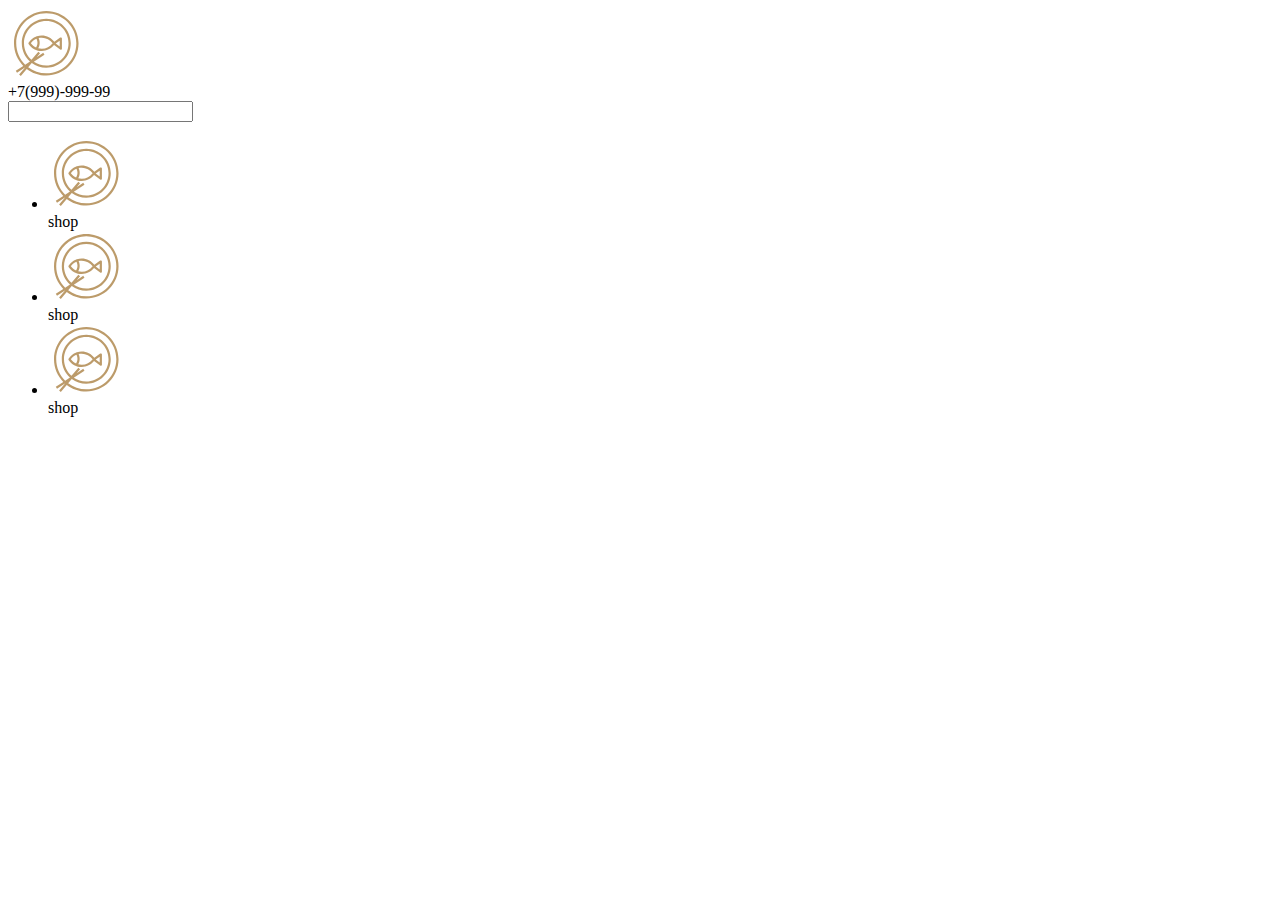
==== basket.html @ 2129adb7 "sasd" ====
<!DOCTYPE html>
<html lang="en">
<head>
    <meta charset="UTF-8">
    <meta name="viewport" content="width=device-width, initial-scale=1.0">
    <title>Document</title>
</head>
<body>
    <header class="header">
        <div class="container">
            <div class="header__logo">
                <svg width="71" height="71" viewBox="0 0 71 71" fill="none" xmlns="http://www.w3.org/2000/svg">
                    <path
                        d="M38.2725 3C20.4778 3 6 17.4772 6 35.2725C6 44.0748 9.54611 52.0618 15.28 57.8896L7.79835 62.7688L9.01452 64.6331L16.9437 59.4621C16.9717 59.4868 17.0006 59.5109 17.0289 59.5359L11.1089 66.5661L12.8118 68L18.7505 60.9478C24.1754 65.0825 30.9405 67.5446 38.2725 67.5446C56.0668 67.5446 70.5449 53.0674 70.5449 35.2722C70.5449 17.4769 56.0671 3 38.2725 3ZM38.2725 65.3189C31.4859 65.3189 25.2199 63.0546 20.1841 59.2456L23.7272 55.0384L23.7911 54.9965C27.8498 57.9842 32.8575 59.7546 38.2725 59.7546C51.7723 59.7546 62.7549 48.772 62.7549 35.2722C62.7549 21.7723 51.7723 10.7897 38.2725 10.7897C24.7726 10.7897 13.79 21.7726 13.79 35.2725C13.79 42.5183 16.957 49.0361 21.9761 53.5228L17.1832 56.6485C11.658 51.1968 8.22573 43.629 8.22573 35.2722C8.22573 18.7048 21.7051 5.22573 38.2725 5.22573C54.8398 5.22573 68.3192 18.7048 68.3192 35.2725C68.3192 51.8401 54.8398 65.3189 38.2725 65.3189ZM35.2573 44.8609L28.6904 49.1437L32.0504 45.1539L30.3475 43.72L23.489 51.8645C18.9162 47.785 16.0155 41.868 16.0155 35.2725C16.0155 23.0002 25.9996 13.0158 38.2722 13.0158C50.5447 13.0158 60.5288 23.0005 60.5288 35.2725C60.5288 47.5444 50.5447 57.5291 38.2722 57.5291C33.6505 57.5291 29.3551 56.1112 25.7933 53.6903L36.4735 46.7252L35.2573 44.8609Z"
                        fill="#BC9B6A" />
                    <path
                        d="M46.0402 37.1184L52.159 41.569C52.3524 41.7102 52.5819 41.7819 52.8132 41.7819C52.9861 41.7819 53.1586 41.7418 53.3186 41.6608C53.6914 41.4708 53.9261 41.0877 53.9261 40.669V30.5102C53.9261 30.0919 53.6914 29.7088 53.3186 29.5184C52.9469 29.3305 52.4982 29.3636 52.159 29.6103L46.3465 33.838C43.3835 29.8593 38.7673 27.4921 33.7656 27.4921C32.082 27.4921 30.4499 27.786 28.8988 28.2905C28.6844 28.2962 28.4693 28.3435 28.2808 28.4781C28.2745 28.483 28.2718 28.4902 28.2654 28.4947C25.153 29.6555 22.4433 31.7809 20.5727 34.6662C20.3335 35.0345 20.3335 35.5083 20.5727 35.8769C23.4851 40.3691 28.4169 43.0511 33.7659 43.0511C38.5941 43.0514 43.0694 40.8494 46.0402 37.1184ZM51.7003 32.6956V38.4837L47.7217 35.5896L51.7003 32.6956ZM28.1124 39.5679C26.0505 38.6159 24.2308 37.1627 22.8556 35.2719C24.3106 33.2708 26.2638 31.7592 28.476 30.8162C29.2349 32.3248 30.4541 35.8227 28.1124 39.5679ZM33.7656 40.8257C32.5549 40.8257 31.3745 40.6501 30.2388 40.3438C32.6817 36.0817 31.5125 32.101 30.5815 30.0958C31.6107 29.8476 32.678 29.7181 33.7656 29.7181C38.1104 29.7178 42.1369 31.7812 44.6768 35.2719C42.1369 38.7626 38.1107 40.8257 33.7656 40.8257Z"
                        fill="#BC9B6A" />
                </svg>
                <div class="header__logo-phone">+7(999)-999-99</div>
            </div>
            <div class="header__form">
                <form action="">
                    <!-- <svg width="33" height="32" viewBox="0 0 33 32" fill="none" xmlns="http://www.w3.org/2000/svg">
                        <path
                            d="M32.2257 27.3628L23.0476 18.5469C22.7908 18.3004 22.3747 18.3004 22.1179 18.5469L21.1783 19.4495L19.7652 18.0922C21.5476 16.1706 22.6326 13.6397 22.6326 10.8696C22.6326 4.87612 17.5561 0 11.3163 0C5.07645 0 0 4.87612 0 10.8697C0 16.8633 5.07651 21.7393 11.3163 21.7393C14.2002 21.7393 16.8351 20.6972 18.8357 18.9852L20.2487 20.3425L19.3092 21.245C19.0524 21.4916 19.0524 21.8914 19.3092 22.138L28.4871 30.9537C28.4871 30.9537 28.4871 30.9537 28.4872 30.9537C29.0026 31.4487 29.6794 31.6962 30.3564 31.6962C31.0333 31.6962 31.7103 31.4487 32.2256 30.9537C32.725 30.4742 32.9999 29.8365 32.9999 29.1583C32.9999 28.4799 32.725 27.8423 32.2257 27.3628ZM11.3163 20.4765C5.80141 20.4765 1.31471 16.1669 1.31471 10.8697C1.31471 5.57247 5.80141 1.26288 11.3163 1.26288C16.8313 1.26288 21.318 5.57247 21.318 10.8697C21.318 16.1669 16.8313 20.4765 11.3163 20.4765ZM31.296 30.0607C30.778 30.5583 29.9351 30.5584 29.4168 30.0607L20.7037 21.6914L22.5828 19.8865L31.296 28.2557C31.5469 28.4967 31.6852 28.8172 31.6852 29.1582C31.6852 29.4991 31.547 29.8196 31.296 30.0607Z"
                            fill="#BC9B6A" />
                    </svg> -->
                    <input type="text" class="header__input">
                </form>

            </div>
            <nav class="header__nav">
                <ul class="header__list">
                    <li>
                        <div class="header__list-item">
                            <svg width="71" height="71" viewBox="0 0 71 71" fill="none"
                                xmlns="http://www.w3.org/2000/svg">
                                <path
                                    d="M38.2725 3C20.4778 3 6 17.4772 6 35.2725C6 44.0748 9.54611 52.0618 15.28 57.8896L7.79835 62.7688L9.01452 64.6331L16.9437 59.4621C16.9717 59.4868 17.0006 59.5109 17.0289 59.5359L11.1089 66.5661L12.8118 68L18.7505 60.9478C24.1754 65.0825 30.9405 67.5446 38.2725 67.5446C56.0668 67.5446 70.5449 53.0674 70.5449 35.2722C70.5449 17.4769 56.0671 3 38.2725 3ZM38.2725 65.3189C31.4859 65.3189 25.2199 63.0546 20.1841 59.2456L23.7272 55.0384L23.7911 54.9965C27.8498 57.9842 32.8575 59.7546 38.2725 59.7546C51.7723 59.7546 62.7549 48.772 62.7549 35.2722C62.7549 21.7723 51.7723 10.7897 38.2725 10.7897C24.7726 10.7897 13.79 21.7726 13.79 35.2725C13.79 42.5183 16.957 49.0361 21.9761 53.5228L17.1832 56.6485C11.658 51.1968 8.22573 43.629 8.22573 35.2722C8.22573 18.7048 21.7051 5.22573 38.2725 5.22573C54.8398 5.22573 68.3192 18.7048 68.3192 35.2725C68.3192 51.8401 54.8398 65.3189 38.2725 65.3189ZM35.2573 44.8609L28.6904 49.1437L32.0504 45.1539L30.3475 43.72L23.489 51.8645C18.9162 47.785 16.0155 41.868 16.0155 35.2725C16.0155 23.0002 25.9996 13.0158 38.2722 13.0158C50.5447 13.0158 60.5288 23.0005 60.5288 35.2725C60.5288 47.5444 50.5447 57.5291 38.2722 57.5291C33.6505 57.5291 29.3551 56.1112 25.7933 53.6903L36.4735 46.7252L35.2573 44.8609Z"
                                    fill="#BC9B6A" />
                                <path
                                    d="M46.0402 37.1184L52.159 41.569C52.3524 41.7102 52.5819 41.7819 52.8132 41.7819C52.9861 41.7819 53.1586 41.7418 53.3186 41.6608C53.6914 41.4708 53.9261 41.0877 53.9261 40.669V30.5102C53.9261 30.0919 53.6914 29.7088 53.3186 29.5184C52.9469 29.3305 52.4982 29.3636 52.159 29.6103L46.3465 33.838C43.3835 29.8593 38.7673 27.4921 33.7656 27.4921C32.082 27.4921 30.4499 27.786 28.8988 28.2905C28.6844 28.2962 28.4693 28.3435 28.2808 28.4781C28.2745 28.483 28.2718 28.4902 28.2654 28.4947C25.153 29.6555 22.4433 31.7809 20.5727 34.6662C20.3335 35.0345 20.3335 35.5083 20.5727 35.8769C23.4851 40.3691 28.4169 43.0511 33.7659 43.0511C38.5941 43.0514 43.0694 40.8494 46.0402 37.1184ZM51.7003 32.6956V38.4837L47.7217 35.5896L51.7003 32.6956ZM28.1124 39.5679C26.0505 38.6159 24.2308 37.1627 22.8556 35.2719C24.3106 33.2708 26.2638 31.7592 28.476 30.8162C29.2349 32.3248 30.4541 35.8227 28.1124 39.5679ZM33.7656 40.8257C32.5549 40.8257 31.3745 40.6501 30.2388 40.3438C32.6817 36.0817 31.5125 32.101 30.5815 30.0958C31.6107 29.8476 32.678 29.7181 33.7656 29.7181C38.1104 29.7178 42.1369 31.7812 44.6768 35.2719C42.1369 38.7626 38.1107 40.8257 33.7656 40.8257Z"
                                    fill="#BC9B6A" />
                            </svg>
                            <div class="header__list-text">shop</div>

                        </div>
                    </li>
                    <li>
                        <div class="header__list-item">
                            <svg width="71" height="71" viewBox="0 0 71 71" fill="none"
                                xmlns="http://www.w3.org/2000/svg">
                                <path
                                    d="M38.2725 3C20.4778 3 6 17.4772 6 35.2725C6 44.0748 9.54611 52.0618 15.28 57.8896L7.79835 62.7688L9.01452 64.6331L16.9437 59.4621C16.9717 59.4868 17.0006 59.5109 17.0289 59.5359L11.1089 66.5661L12.8118 68L18.7505 60.9478C24.1754 65.0825 30.9405 67.5446 38.2725 67.5446C56.0668 67.5446 70.5449 53.0674 70.5449 35.2722C70.5449 17.4769 56.0671 3 38.2725 3ZM38.2725 65.3189C31.4859 65.3189 25.2199 63.0546 20.1841 59.2456L23.7272 55.0384L23.7911 54.9965C27.8498 57.9842 32.8575 59.7546 38.2725 59.7546C51.7723 59.7546 62.7549 48.772 62.7549 35.2722C62.7549 21.7723 51.7723 10.7897 38.2725 10.7897C24.7726 10.7897 13.79 21.7726 13.79 35.2725C13.79 42.5183 16.957 49.0361 21.9761 53.5228L17.1832 56.6485C11.658 51.1968 8.22573 43.629 8.22573 35.2722C8.22573 18.7048 21.7051 5.22573 38.2725 5.22573C54.8398 5.22573 68.3192 18.7048 68.3192 35.2725C68.3192 51.8401 54.8398 65.3189 38.2725 65.3189ZM35.2573 44.8609L28.6904 49.1437L32.0504 45.1539L30.3475 43.72L23.489 51.8645C18.9162 47.785 16.0155 41.868 16.0155 35.2725C16.0155 23.0002 25.9996 13.0158 38.2722 13.0158C50.5447 13.0158 60.5288 23.0005 60.5288 35.2725C60.5288 47.5444 50.5447 57.5291 38.2722 57.5291C33.6505 57.5291 29.3551 56.1112 25.7933 53.6903L36.4735 46.7252L35.2573 44.8609Z"
                                    fill="#BC9B6A" />
                                <path
                                    d="M46.0402 37.1184L52.159 41.569C52.3524 41.7102 52.5819 41.7819 52.8132 41.7819C52.9861 41.7819 53.1586 41.7418 53.3186 41.6608C53.6914 41.4708 53.9261 41.0877 53.9261 40.669V30.5102C53.9261 30.0919 53.6914 29.7088 53.3186 29.5184C52.9469 29.3305 52.4982 29.3636 52.159 29.6103L46.3465 33.838C43.3835 29.8593 38.7673 27.4921 33.7656 27.4921C32.082 27.4921 30.4499 27.786 28.8988 28.2905C28.6844 28.2962 28.4693 28.3435 28.2808 28.4781C28.2745 28.483 28.2718 28.4902 28.2654 28.4947C25.153 29.6555 22.4433 31.7809 20.5727 34.6662C20.3335 35.0345 20.3335 35.5083 20.5727 35.8769C23.4851 40.3691 28.4169 43.0511 33.7659 43.0511C38.5941 43.0514 43.0694 40.8494 46.0402 37.1184ZM51.7003 32.6956V38.4837L47.7217 35.5896L51.7003 32.6956ZM28.1124 39.5679C26.0505 38.6159 24.2308 37.1627 22.8556 35.2719C24.3106 33.2708 26.2638 31.7592 28.476 30.8162C29.2349 32.3248 30.4541 35.8227 28.1124 39.5679ZM33.7656 40.8257C32.5549 40.8257 31.3745 40.6501 30.2388 40.3438C32.6817 36.0817 31.5125 32.101 30.5815 30.0958C31.6107 29.8476 32.678 29.7181 33.7656 29.7181C38.1104 29.7178 42.1369 31.7812 44.6768 35.2719C42.1369 38.7626 38.1107 40.8257 33.7656 40.8257Z"
                                    fill="#BC9B6A" />
                            </svg>
                            <div class="header__list-text">shop</div>

                        </div>
                    </li>
                    <!-- <a href=""> -->
                    <li>
                        <div class="header__list-item">
                            <svg width="71" height="71" viewBox="0 0 71 71" fill="none"
                                xmlns="http://www.w3.org/2000/svg">
                                <path
                                    d="M38.2725 3C20.4778 3 6 17.4772 6 35.2725C6 44.0748 9.54611 52.0618 15.28 57.8896L7.79835 62.7688L9.01452 64.6331L16.9437 59.4621C16.9717 59.4868 17.0006 59.5109 17.0289 59.5359L11.1089 66.5661L12.8118 68L18.7505 60.9478C24.1754 65.0825 30.9405 67.5446 38.2725 67.5446C56.0668 67.5446 70.5449 53.0674 70.5449 35.2722C70.5449 17.4769 56.0671 3 38.2725 3ZM38.2725 65.3189C31.4859 65.3189 25.2199 63.0546 20.1841 59.2456L23.7272 55.0384L23.7911 54.9965C27.8498 57.9842 32.8575 59.7546 38.2725 59.7546C51.7723 59.7546 62.7549 48.772 62.7549 35.2722C62.7549 21.7723 51.7723 10.7897 38.2725 10.7897C24.7726 10.7897 13.79 21.7726 13.79 35.2725C13.79 42.5183 16.957 49.0361 21.9761 53.5228L17.1832 56.6485C11.658 51.1968 8.22573 43.629 8.22573 35.2722C8.22573 18.7048 21.7051 5.22573 38.2725 5.22573C54.8398 5.22573 68.3192 18.7048 68.3192 35.2725C68.3192 51.8401 54.8398 65.3189 38.2725 65.3189ZM35.2573 44.8609L28.6904 49.1437L32.0504 45.1539L30.3475 43.72L23.489 51.8645C18.9162 47.785 16.0155 41.868 16.0155 35.2725C16.0155 23.0002 25.9996 13.0158 38.2722 13.0158C50.5447 13.0158 60.5288 23.0005 60.5288 35.2725C60.5288 47.5444 50.5447 57.5291 38.2722 57.5291C33.6505 57.5291 29.3551 56.1112 25.7933 53.6903L36.4735 46.7252L35.2573 44.8609Z"
                                    fill="#BC9B6A" />
                                <path
                                    d="M46.0402 37.1184L52.159 41.569C52.3524 41.7102 52.5819 41.7819 52.8132 41.7819C52.9861 41.7819 53.1586 41.7418 53.3186 41.6608C53.6914 41.4708 53.9261 41.0877 53.9261 40.669V30.5102C53.9261 30.0919 53.6914 29.7088 53.3186 29.5184C52.9469 29.3305 52.4982 29.3636 52.159 29.6103L46.3465 33.838C43.3835 29.8593 38.7673 27.4921 33.7656 27.4921C32.082 27.4921 30.4499 27.786 28.8988 28.2905C28.6844 28.2962 28.4693 28.3435 28.2808 28.4781C28.2745 28.483 28.2718 28.4902 28.2654 28.4947C25.153 29.6555 22.4433 31.7809 20.5727 34.6662C20.3335 35.0345 20.3335 35.5083 20.5727 35.8769C23.4851 40.3691 28.4169 43.0511 33.7659 43.0511C38.5941 43.0514 43.0694 40.8494 46.0402 37.1184ZM51.7003 32.6956V38.4837L47.7217 35.5896L51.7003 32.6956ZM28.1124 39.5679C26.0505 38.6159 24.2308 37.1627 22.8556 35.2719C24.3106 33.2708 26.2638 31.7592 28.476 30.8162C29.2349 32.3248 30.4541 35.8227 28.1124 39.5679ZM33.7656 40.8257C32.5549 40.8257 31.3745 40.6501 30.2388 40.3438C32.6817 36.0817 31.5125 32.101 30.5815 30.0958C31.6107 29.8476 32.678 29.7181 33.7656 29.7181C38.1104 29.7178 42.1369 31.7812 44.6768 35.2719C42.1369 38.7626 38.1107 40.8257 33.7656 40.8257Z"
                                    fill="#BC9B6A" />
                            </svg>
                            <div class="header__list-text">shop</div>

                        </div>
                    </li>
                    <!-- </a> -->
                </ul>
            </nav>
        </div>
    </header>
</body>
</html>
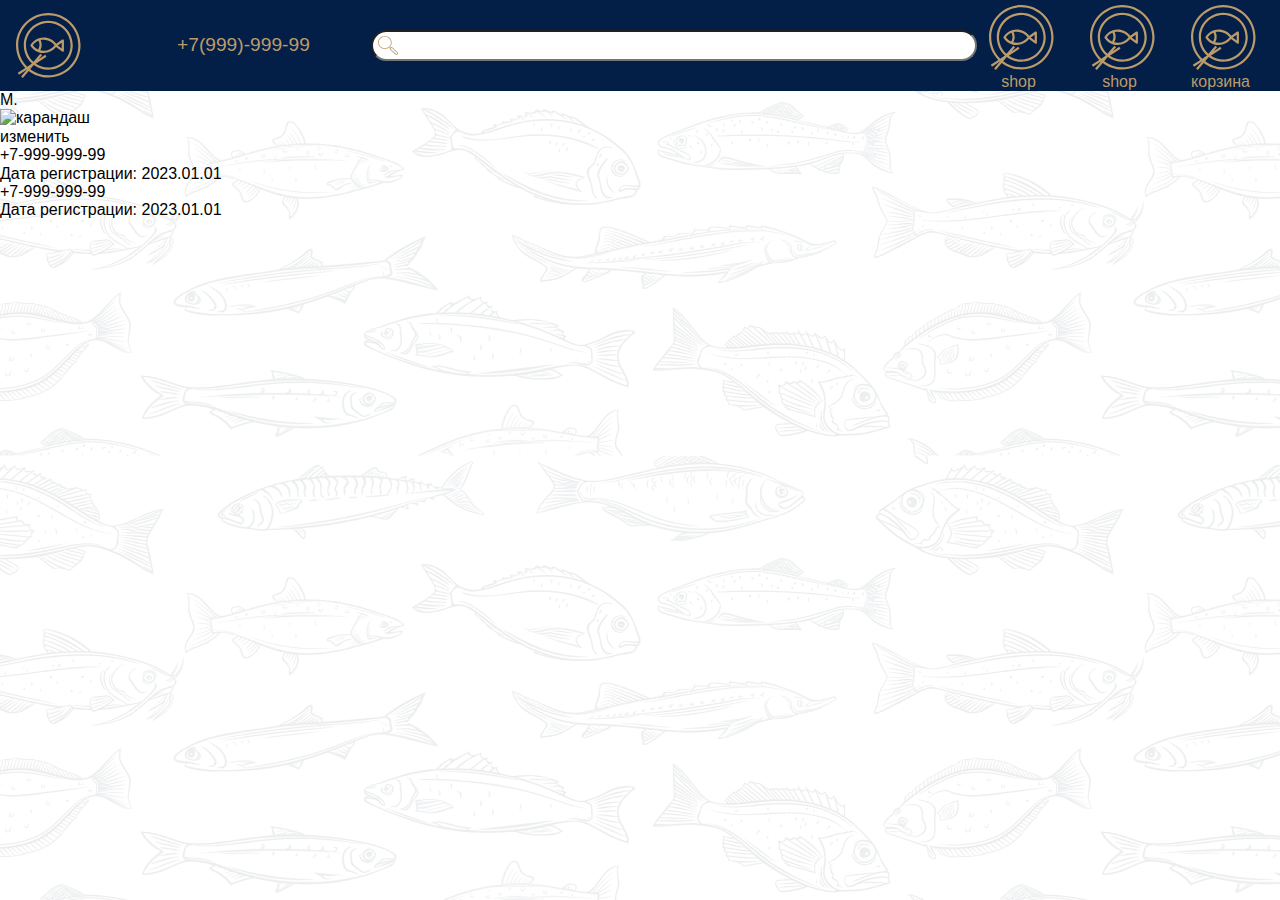
==== commit db97a010: "xc" ====
--- a/basket.html
+++ b/basket.html
@@ -1,10 +1,14 @@
 <!DOCTYPE html>
 <html lang="en">
+
 <head>
     <meta charset="UTF-8">
     <meta name="viewport" content="width=device-width, initial-scale=1.0">
     <title>Document</title>
+    <link rel="stylesheet" href="css/style.css" type="text/css">
+
 </head>
+
 <body>
     <header class="header">
         <div class="container">
@@ -20,7 +24,7 @@
                 <div class="header__logo-phone">+7(999)-999-99</div>
             </div>
             <div class="header__form">
-                <form action="">
+                <form action="#">
                     <!-- <svg width="33" height="32" viewBox="0 0 33 32" fill="none" xmlns="http://www.w3.org/2000/svg">
                         <path
                             d="M32.2257 27.3628L23.0476 18.5469C22.7908 18.3004 22.3747 18.3004 22.1179 18.5469L21.1783 19.4495L19.7652 18.0922C21.5476 16.1706 22.6326 13.6397 22.6326 10.8696C22.6326 4.87612 17.5561 0 11.3163 0C5.07645 0 0 4.87612 0 10.8697C0 16.8633 5.07651 21.7393 11.3163 21.7393C14.2002 21.7393 16.8351 20.6972 18.8357 18.9852L20.2487 20.3425L19.3092 21.245C19.0524 21.4916 19.0524 21.8914 19.3092 22.138L28.4871 30.9537C28.4871 30.9537 28.4871 30.9537 28.4872 30.9537C29.0026 31.4487 29.6794 31.6962 30.3564 31.6962C31.0333 31.6962 31.7103 31.4487 32.2256 30.9537C32.725 30.4742 32.9999 29.8365 32.9999 29.1583C32.9999 28.4799 32.725 27.8423 32.2257 27.3628ZM11.3163 20.4765C5.80141 20.4765 1.31471 16.1669 1.31471 10.8697C1.31471 5.57247 5.80141 1.26288 11.3163 1.26288C16.8313 1.26288 21.318 5.57247 21.318 10.8697C21.318 16.1669 16.8313 20.4765 11.3163 20.4765ZM31.296 30.0607C30.778 30.5583 29.9351 30.5584 29.4168 30.0607L20.7037 21.6914L22.5828 19.8865L31.296 28.2557C31.5469 28.4967 31.6852 28.8172 31.6852 29.1582C31.6852 29.4991 31.547 29.8196 31.296 30.0607Z"
@@ -74,7 +78,7 @@
                                     d="M46.0402 37.1184L52.159 41.569C52.3524 41.7102 52.5819 41.7819 52.8132 41.7819C52.9861 41.7819 53.1586 41.7418 53.3186 41.6608C53.6914 41.4708 53.9261 41.0877 53.9261 40.669V30.5102C53.9261 30.0919 53.6914 29.7088 53.3186 29.5184C52.9469 29.3305 52.4982 29.3636 52.159 29.6103L46.3465 33.838C43.3835 29.8593 38.7673 27.4921 33.7656 27.4921C32.082 27.4921 30.4499 27.786 28.8988 28.2905C28.6844 28.2962 28.4693 28.3435 28.2808 28.4781C28.2745 28.483 28.2718 28.4902 28.2654 28.4947C25.153 29.6555 22.4433 31.7809 20.5727 34.6662C20.3335 35.0345 20.3335 35.5083 20.5727 35.8769C23.4851 40.3691 28.4169 43.0511 33.7659 43.0511C38.5941 43.0514 43.0694 40.8494 46.0402 37.1184ZM51.7003 32.6956V38.4837L47.7217 35.5896L51.7003 32.6956ZM28.1124 39.5679C26.0505 38.6159 24.2308 37.1627 22.8556 35.2719C24.3106 33.2708 26.2638 31.7592 28.476 30.8162C29.2349 32.3248 30.4541 35.8227 28.1124 39.5679ZM33.7656 40.8257C32.5549 40.8257 31.3745 40.6501 30.2388 40.3438C32.6817 36.0817 31.5125 32.101 30.5815 30.0958C31.6107 29.8476 32.678 29.7181 33.7656 29.7181C38.1104 29.7178 42.1369 31.7812 44.6768 35.2719C42.1369 38.7626 38.1107 40.8257 33.7656 40.8257Z"
                                     fill="#BC9B6A" />
                             </svg>
-                            <div class="header__list-text">shop</div>
+                            <div class="header__list-text">корзина</div>
 
                         </div>
                     </li>
@@ -83,5 +87,45 @@
             </nav>
         </div>
     </header>
+    <main class="main">
+
+        <section class="basket">
+            <div class="container basket">
+                <div class="bsket__box">
+                    <div class="basket__user-info">
+                        <div class="basket__user">
+                            <div class="circle__name"><span>М.</span></div>
+                        </div>
+                        <div class="user__update-block">
+                            <img src="" alt="карандаш">
+                            <div class="user__update-title">
+                                <span>изменить</span>
+                            </div>
+                        </div>
+                        <div class="basket__user-info">
+                                <div class="basket__phone"><span>+7-999-999-99</span></div>
+                            <div class="date-block">
+                                    <span>Дата регистрации: 2023.01.01</span>
+                            </div>
+                        </div>
+    
+                        <div class="basket__user-info">
+                            <div class="basket__phone"><span>+7-999-999-99</span></div>
+                        <div class="date-block">
+                                <span>Дата регистрации: 2023.01.01</span>
+                        </div>
+                    </div>
+                    <div class="basket_grid">
+                        
+                    </div>
+                </div>
+                    
+
+                </div>
+            </div>
+        </section>
+
+    </main>
 </body>
+
 </html>--- a/css/style.css
+++ b/css/style.css
@@ -0,0 +1,22 @@
+@import url('blocks/normilize.css');
+@import url('blocks/base.css');
+@import url('blocks/good-btn.css');
+/* <<<<<<< HEAD */
+@import url('blocks/header.css');
+@import url('blocks/hero.css');
+@import url('blocks/footer.css');
+/* ======= */
+@import url('blocks/footer.css');
+@import url('blocks/hero.css');
+@import url('blocks/products.css');
+@import url('blocks/newseller.css');
+@import url('blocks/about.css');
+@import url('blocks/modal.css');
+
+
+
+
+
+/* >>>>>>> c5a5fcdad075fa9ef146d17abcfe8930f8595bbd */
+
+
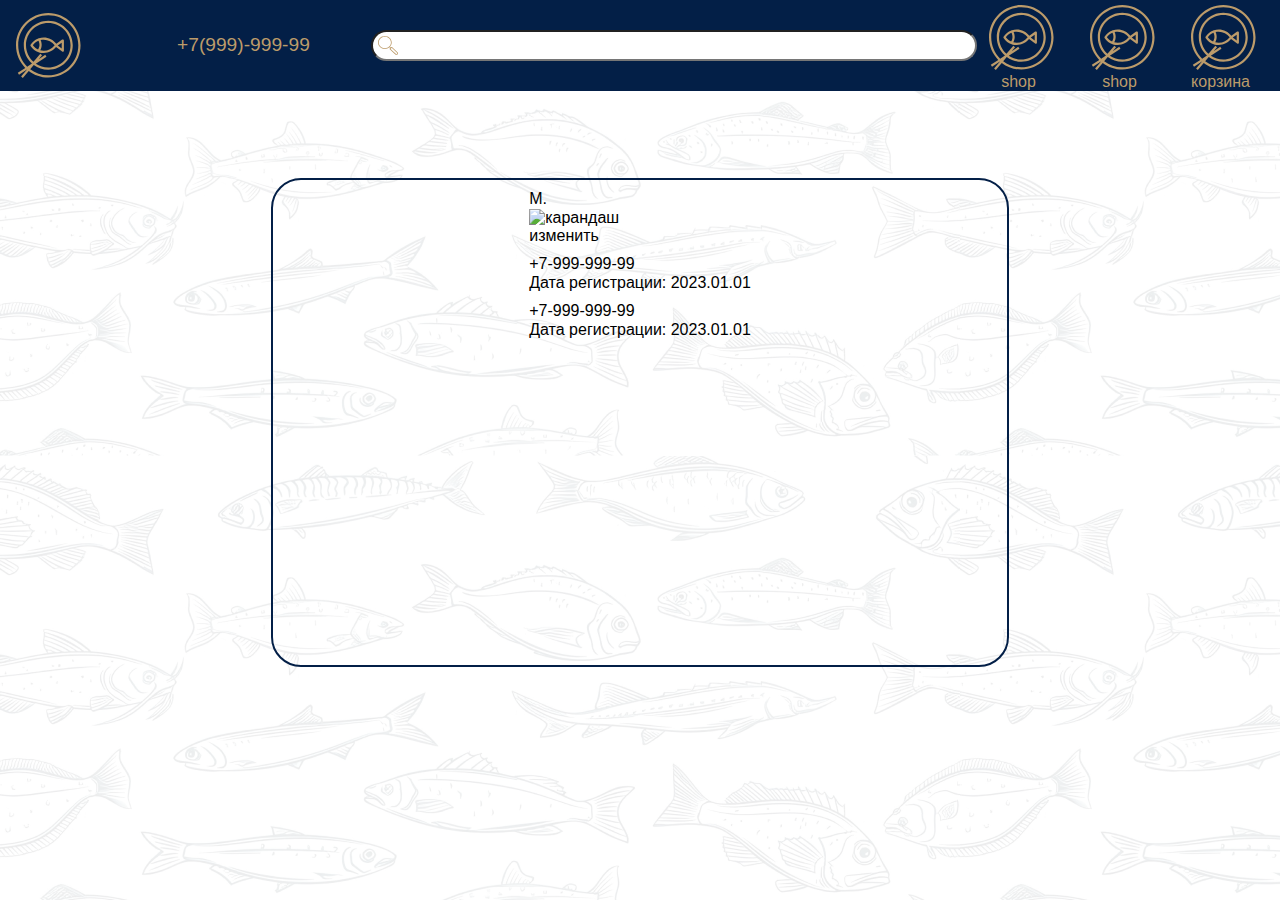
==== commit c08b2fd0: "вфыв" ====
--- a/basket.html
+++ b/basket.html
@@ -90,8 +90,8 @@
     <main class="main">
 
         <section class="basket">
-            <div class="container basket">
-                <div class="bsket__box">
+            <div class="container">
+                <div class="basket__box">
                     <div class="basket__user-info">
                         <div class="basket__user">
                             <div class="circle__name"><span>М.</span></div>
@@ -115,9 +115,9 @@
                                 <span>Дата регистрации: 2023.01.01</span>
                         </div>
                     </div>
-                    <div class="basket_grid">
-                        
-                    </div>
+                </div>
+                <div class="basket_grid">
+                    
                 </div>
                     
 
--- a/css/style.css
+++ b/css/style.css
@@ -12,6 +12,8 @@
 @import url('blocks/newseller.css');
 @import url('blocks/about.css');
 @import url('blocks/modal.css');
+@import url('blocks/basket.css');
+
 
 
 
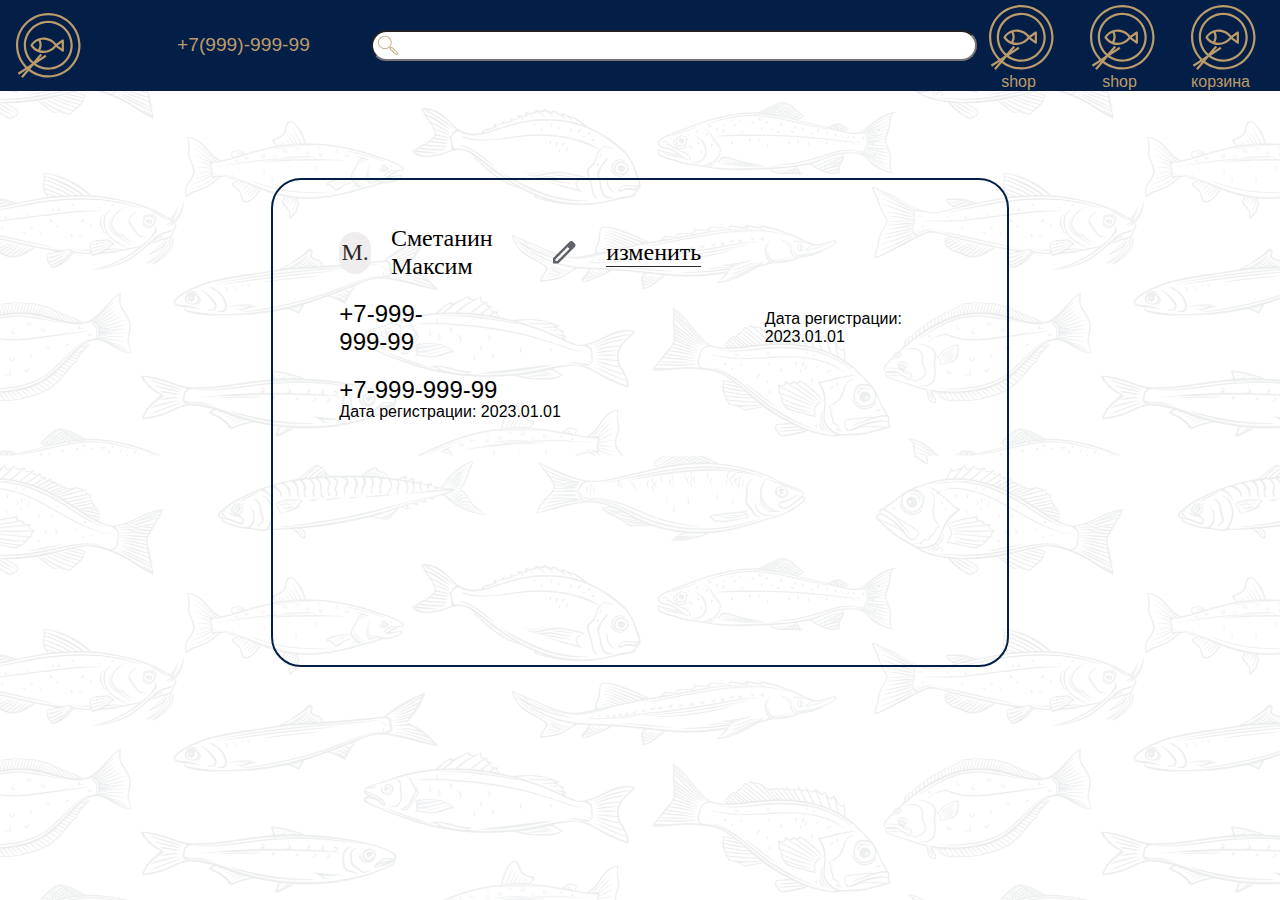
==== commit cc85015c: "корзину" ====
--- a/basket.html
+++ b/basket.html
@@ -92,37 +92,53 @@
         <section class="basket">
             <div class="container">
                 <div class="basket__box">
-                    <div class="basket__user-info">
+                    <div class="basket__info">
                         <div class="basket__user">
-                            <div class="circle__name"><span>М.</span></div>
-                        </div>
-                        <div class="user__update-block">
-                            <img src="" alt="карандаш">
-                            <div class="user__update-title">
-                                <span>изменить</span>
+                            <div class="basket__user-header">
+                                <div class="basket_user-data">
+                                    <div class="circle__user-name">
+                                        <span>М.</span>
+                                    </div>
+                                    <div class="basket__user-name">
+                                        <span>Сметанин Максим</span>
+                                    </div>
+
+                                </div>
+                                    <div class="user__update-title">
+                                        <svg width="23" height="23" viewBox="0 0 23 23" fill="none"
+                                            xmlns="http://www.w3.org/2000/svg">
+                                            <path
+                                                d="M2.5 20H4.28125L16.5 7.78125L14.7188 6L2.5 18.2188V20ZM0 22.5V17.1875L16.5 0.71875C16.75 0.489583 17.026 0.3125 17.3281 0.1875C17.6302 0.0625 17.9479 0 18.2812 0C18.6146 0 18.9375 0.0625 19.25 0.1875C19.5625 0.3125 19.8333 0.5 20.0625 0.75L21.7812 2.5C22.0312 2.72917 22.2135 3 22.3281 3.3125C22.4427 3.625 22.5 3.9375 22.5 4.25C22.5 4.58333 22.4427 4.90104 22.3281 5.20312C22.2135 5.50521 22.0312 5.78125 21.7812 6.03125L5.3125 22.5H0ZM15.5938 6.90625L14.7188 6L16.5 7.78125L15.5938 6.90625Z"
+                                                fill="#5F6368" />
+                                        </svg>
+                                        <div class="basket__change">
+                                            <span>изменить</span>
+
+                                        </div>
+                                    </div>
+
+                            </div>
+                            <div class="basket__user-date">
+                                <div class="basket__phone"><span>+7-999-999-99</span></div>
+                                <div class="date-block">
+                                    <span>Дата регистрации: 2023.01.01</span>
+                                </div>
+                            </div>
+
+                            <div class="basket__user-data">
+                                <div class="basket__phone"><span>+7-999-999-99</span></div>
+                                <div class="date-block">
+                                    <span>Дата регистрации: 2023.01.01</span>
+                                </div>
                             </div>
                         </div>
-                        <div class="basket__user-info">
-                                <div class="basket__phone"><span>+7-999-999-99</span></div>
-                            <div class="date-block">
-                                    <span>Дата регистрации: 2023.01.01</span>
-                            </div>
+                        <div class="basket_grid">
+
                         </div>
-    
-                        <div class="basket__user-info">
-                            <div class="basket__phone"><span>+7-999-999-99</span></div>
-                        <div class="date-block">
-                                <span>Дата регистрации: 2023.01.01</span>
-                        </div>
+
+
                     </div>
                 </div>
-                <div class="basket_grid">
-                    
-                </div>
-                    
-
-                </div>
-            </div>
         </section>
 
     </main>
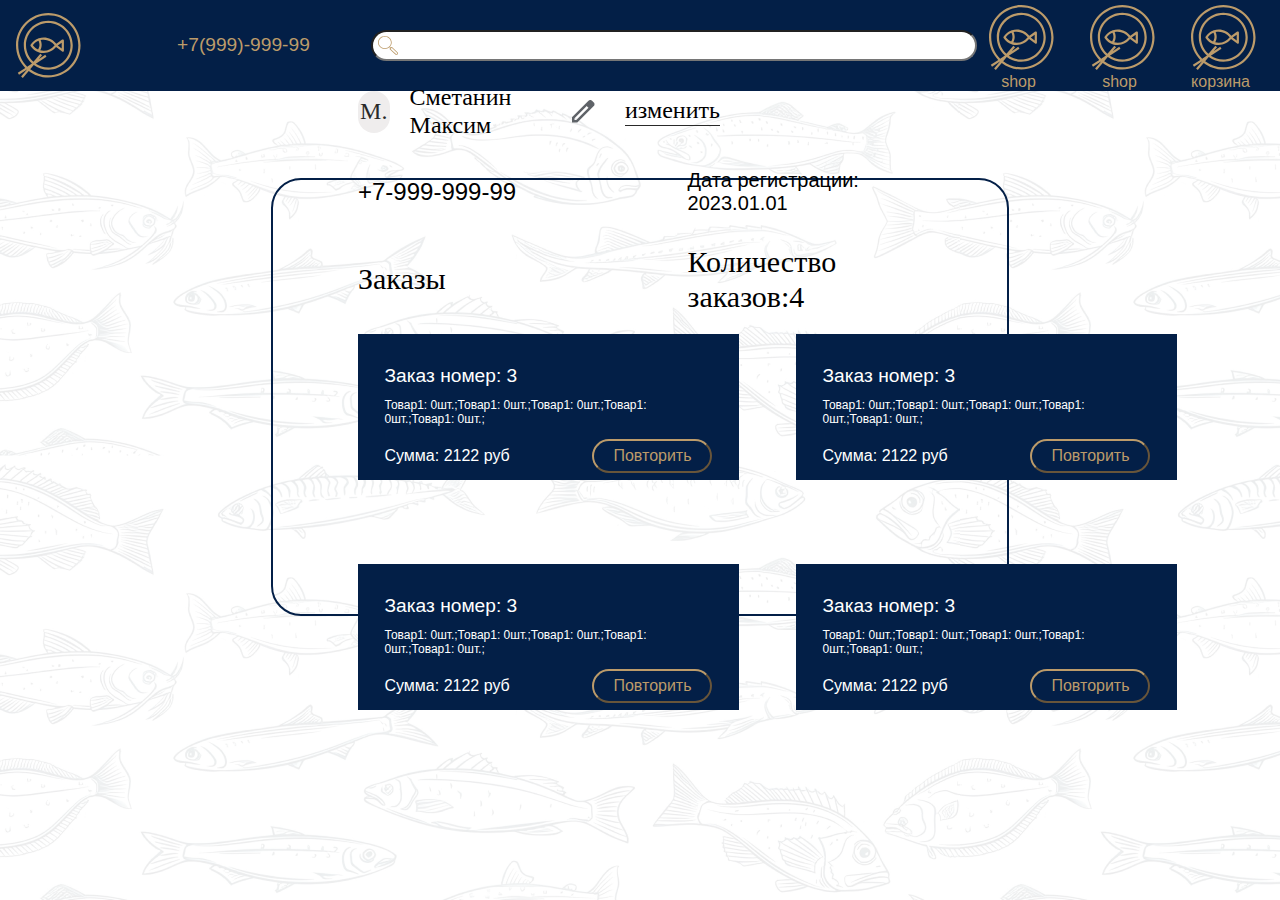
==== commit 35126912: "вторая страница пока прост для дефолтного монкиа" ====
--- a/basket.html
+++ b/basket.html
@@ -126,14 +126,92 @@
                             </div>
 
                             <div class="basket__user-data">
-                                <div class="basket__phone"><span>+7-999-999-99</span></div>
-                                <div class="date-block">
-                                    <span>Дата регистрации: 2023.01.01</span>
+                                <div class="basket__order-title"><span>Заказы</span></div>
+                                <div class="quantity_orders">
+                                    <span>Количество заказов:4</span>
                                 </div>
                             </div>
                         </div>
                         <div class="basket_grid">
-
+                            <div class="basket__item">
+                                <div class="basket__item-box">
+                                    <h3 class="goods__content-title">
+                                        Заказ номер: 3
+                                    </h3>
+                                    <div class="basket__item-info">
+                                        <p>
+                                            Товар1: 0шт.;Товар1: 0шт.;Товар1: 0шт.;Товар1: 0шт.;Товар1: 0шт.;
+                                        </p>
+                                    </div>
+                                    <div class="basket__item-activity">
+                                        <div class="basket__item-price">
+                                            <span>Сумма: 2122 руб</span>
+                                        </div>
+                                        <button class="basket__item-btn good__btn">Повторить</button>
+                                    </div>
+
+                                </div>
+
+                            </div>
+                            <div class="basket__item">
+                                <div class="basket__item-box">
+                                    <h3 class="goods__content-title">
+                                        Заказ номер: 3
+                                    </h3>
+                                    <div class="basket__item-info">
+                                        <p>
+                                            Товар1: 0шт.;Товар1: 0шт.;Товар1: 0шт.;Товар1: 0шт.;Товар1: 0шт.;
+                                        </p>
+                                    </div>
+                                    <div class="basket__item-activity">
+                                        <div class="basket__item-price">
+                                            <span>Сумма: 2122 руб</span>
+                                        </div>
+                                        <button class="basket__item-btn good__btn">Повторить</button>
+                                    </div>
+
+                                </div>
+
+                            </div>
+                            <div class="basket__item">
+                                <div class="basket__item-box">
+                                    <h3 class="goods__content-title">
+                                        Заказ номер: 3
+                                    </h3>
+                                    <div class="basket__item-info">
+                                        <p>
+                                            Товар1: 0шт.;Товар1: 0шт.;Товар1: 0шт.;Товар1: 0шт.;Товар1: 0шт.;
+                                        </p>
+                                    </div>
+                                    <div class="basket__item-activity">
+                                        <div class="basket__item-price">
+                                            <span>Сумма: 2122 руб</span>
+                                        </div>
+                                        <button class="basket__item-btn good__btn">Повторить</button>
+                                    </div>
+
+                                </div>
+
+                            </div><div class="basket__item">
+                                <div class="basket__item-box">
+                                    <h3 class="goods__content-title">
+                                        Заказ номер: 3
+                                    </h3>
+                                    <div class="basket__item-info">
+                                        <p>
+                                            Товар1: 0шт.;Товар1: 0шт.;Товар1: 0шт.;Товар1: 0шт.;Товар1: 0шт.;
+                                        </p>
+                                    </div>
+                                    <div class="basket__item-activity">
+                                        <div class="basket__item-price">
+                                            <span>Сумма: 2122 руб</span>
+                                        </div>
+                                        <button class="basket__item-btn good__btn">Повторить</button>
+                                    </div>
+
+                                </div>
+
+                            </div>
                         </div>
 
 
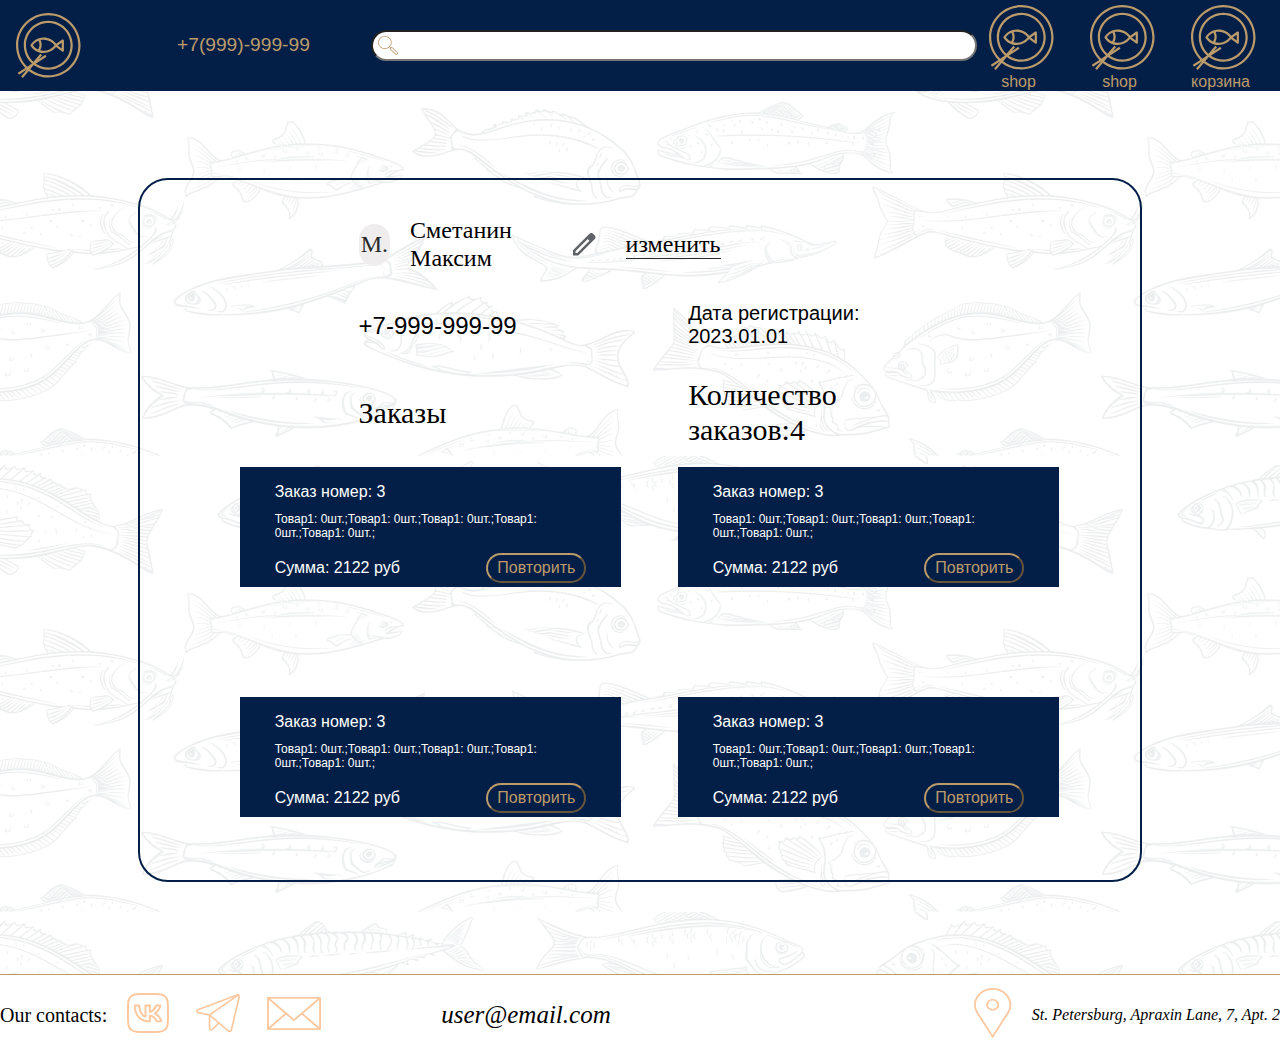
==== commit b93cbc39: "хз что но пусть будет" ====
--- a/basket.html
+++ b/basket.html
@@ -1,7 +1,7 @@
 <!DOCTYPE html>
 <html lang="en">
 
-<head>
+<head name="viewport">
     <meta charset="UTF-8">
     <meta name="viewport" content="width=device-width, initial-scale=1.0">
     <title>Document</title>
@@ -220,6 +220,50 @@
         </section>
 
     </main>
+    <footer class="footer">
+        <div class="container container-footer">
+            <div class="contacts">
+                <span class="footer__contacts">Our contacts: </span>
+                <div class="footer__img-container">
+                    <div class="footer_img"><svg width="42" height="40" viewBox="0 0 42 40" fill="none"
+                            xmlns="http://www.w3.org/2000/svg">
+                            <path
+                                d="M3.80001 3.61905L3.08951 2.94876L3.09793 2.94086L3.80001 3.61905ZM3.80001 36.381L3.09621 37.0575L3.08791 37.0495L3.80001 36.381ZM38.2 36.381L38.9106 37.0512L38.9022 37.0592L38.2 36.381ZM38.2 3.61905L38.9038 2.94238L38.9122 2.9504L38.2 3.61905ZM7.74667 12.546L6.74687 12.5656C6.74137 12.3096 6.84425 12.0624 7.03235 11.8795C7.22045 11.6967 7.47789 11.5937 7.74667 11.5937V12.546ZM22.8134 28.3937H23.8134C23.8134 28.9196 23.3656 29.3461 22.8134 29.3461V28.3937ZM22.8134 22.7301H21.8134C21.8134 22.4611 21.9328 22.2048 22.1422 22.0242C22.3516 21.8436 22.6314 21.7558 22.9126 21.7825L22.8134 22.7301ZM29.7068 28.3937V29.3461C29.272 29.3461 28.8872 29.0787 28.7546 28.6844L29.7068 28.3937ZM34.44 28.3937L35.4054 28.1451C35.4866 28.4312 35.4234 28.7371 35.2342 28.9726C35.0448 29.208 34.7514 29.3461 34.44 29.3461V28.3937ZM27.6 20.4444L27.1544 21.2971C26.8286 21.1425 26.6164 20.8314 26.601 20.485C26.5854 20.1385 26.769 19.8114 27.08 19.631L27.6 20.4444ZM33.44 12.5333V11.581C33.7404 11.581 34.0248 11.7095 34.2148 11.9311C34.4048 12.1527 34.48 12.4439 34.4198 12.7242L33.44 12.5333ZM29.1468 12.5333L28.1844 12.2746C28.306 11.8643 28.699 11.581 29.1468 11.581V12.5333ZM22.8134 18.8063L22.9194 19.7533C22.6374 19.7821 22.3558 19.6952 22.1448 19.5147C21.9338 19.3339 21.8134 19.0766 21.8134 18.8063H22.8134ZM22.8134 12.546V11.5937C23.3656 11.5937 23.8134 12.0201 23.8134 12.546H22.8134ZM18.5068 12.546H17.5068C17.5068 12.0201 17.9544 11.5937 18.5068 11.5937V12.546ZM18.5068 23.5175H19.5068C19.5068 23.8107 19.3648 24.0876 19.1222 24.2682C18.8794 24.4486 18.563 24.5126 18.2642 24.4413L18.5068 23.5175ZM12.3333 12.546V11.5937C12.8781 11.5937 13.3227 12.009 13.3332 12.5277L12.3333 12.546ZM2.77854e-07 19.2381C2.77854e-07 14.9538 -0.00209978 11.6468 0.358841 9.07842C0.723622 6.4827 1.47534 4.5007 3.08951 2.94876L4.51045 4.28928C3.32463 5.42939 2.67638 6.94587 2.34116 9.3311C2.0021 11.7437 2 14.9002 2 19.2381H2.77854e-07ZM2.77854e-07 20.7619V19.2381H2V20.7619H2.77854e-07ZM3.08791 37.0495C1.4753 35.4918 0.723642 33.508 0.358841 30.912C-0.00209978 28.3438 2.77854e-07 25.04 2.77854e-07 20.7619H2C2 25.0933 2.0021 28.2467 2.34116 30.6594C2.67634 33.0444 3.32471 34.5653 4.51211 35.7124L3.08791 37.0495ZM20.2 40C15.7015 40 12.2291 40.0021 9.53236 39.6583C6.80683 39.3109 4.72575 38.5949 3.09621 37.0575L4.50375 35.7044C5.70087 36.8337 7.29317 37.451 9.79768 37.7703C12.3309 38.0931 15.6452 38.0952 20.2 38.0952V40ZM21.8 40H20.2V38.0952H21.8V40ZM38.9022 37.0592C37.2666 38.5951 35.1834 39.3109 32.4578 39.6583C29.761 40.0021 26.292 40 21.8 40V38.0952C26.3482 38.0952 29.6592 38.0931 32.1924 37.7703C34.6968 37.451 36.2936 36.8335 37.498 35.7027L38.9022 37.0592ZM42 20.7619C42 25.0463 42.0022 28.3533 41.6412 30.9215C41.2764 33.5173 40.5248 35.4992 38.9106 37.0512L37.4896 35.7107C38.6754 34.5707 39.3238 33.0541 39.659 30.669C39.998 28.2562 40 25.0998 40 20.7619H42ZM42 19.2381V20.7619H40V19.2381H42ZM38.9122 2.9504C40.5248 4.50815 41.2764 6.49208 41.6412 9.08794C42.0022 11.6563 42 14.9601 42 19.2381H40C40 14.9066 39.998 11.7533 39.659 9.34063C39.3238 6.95554 38.6754 5.4347 37.488 4.2877L38.9122 2.9504ZM21.8 2.64624e-07C26.2986 2.64624e-07 29.771 -0.00199977 32.4678 0.341753C35.1932 0.689162 37.2742 1.40507 38.9038 2.94238L37.4964 4.29566C36.2992 3.1663 34.707 2.54893 32.2024 2.22968C29.6692 1.90676 26.3548 1.90476 21.8 1.90476V2.64624e-07ZM20.2 2.64624e-07H21.8V1.90476H20.2V2.64624e-07ZM3.09793 2.94086C4.73357 1.40505 6.81669 0.6892 9.54236 0.341753C12.2391 -0.00199977 15.7081 2.64624e-07 20.2 2.64624e-07V1.90476C15.6519 1.90476 12.3409 1.90676 9.80768 2.22968C7.30333 2.5489 5.70645 3.16638 4.50209 4.29724L3.09793 2.94086ZM22.28 29.3461C17.4756 29.3461 13.6011 27.771 10.9161 24.8061C8.25099 21.8632 6.85663 17.6608 6.74687 12.5656L8.74648 12.5265C8.85006 17.336 10.1623 21.0573 12.4306 23.5621C14.679 26.0448 17.9646 27.4413 22.28 27.4413V29.3461ZM22.2934 29.3461H22.28V27.4413H22.2934V29.3461ZM22.8134 29.3461H22.2934V27.4413H22.8134V29.3461ZM23.8134 22.7301V28.3937H21.8134V22.7301H23.8134ZM28.7546 28.6844C27.8386 25.9642 25.5912 23.9507 22.7142 23.6779L22.9126 21.7825C26.7288 22.1446 29.5482 24.804 30.659 28.1029L28.7546 28.6844ZM34.44 29.3461H29.7068V27.4413H34.44V29.3461ZM32.6884 23.117C33.957 24.5912 34.883 26.305 35.4054 28.1451L33.4748 28.6423C33.0262 27.0621 32.231 25.5903 31.1414 24.3244L32.6884 23.117ZM28.0456 19.5918C29.8374 20.4411 31.4198 21.6427 32.6884 23.117L31.1414 24.3244C30.052 23.0583 28.6932 22.0265 27.1544 21.2971L28.0456 19.5918ZM32.204 17.6164C31.12 19.0848 29.7298 20.3244 28.1202 21.2579L27.08 19.631C28.4548 18.8337 29.642 17.7749 30.5678 16.521L32.204 17.6164ZM34.4198 12.7242C34.0422 14.4826 33.2878 16.1481 32.204 17.6164L30.5678 16.521C31.4936 15.2668 32.1378 13.8444 32.4604 12.3425L34.4198 12.7242ZM29.1468 11.581H33.44V13.4857H29.1468V11.581ZM22.7074 17.8594C23.7004 17.7585 24.8454 17.1421 25.89 16.0949C26.9214 15.0608 27.7636 13.6941 28.1844 12.2746L30.1092 12.792C29.5964 14.5218 28.5854 16.1582 27.3402 17.4067C26.108 18.6419 24.5532 19.5874 22.9194 19.7533L22.7074 17.8594ZM23.8134 12.546V18.8063H21.8134V12.546H23.8134ZM18.5068 11.5937H22.8134V13.4984H18.5068V11.5937ZM17.5068 23.5175V12.546H19.5068V23.5175H17.5068ZM13.3332 12.5277C13.4745 19.5288 16.6708 22.0987 18.7492 22.5935L18.2642 24.4413C15.0092 23.6665 11.4855 20.0903 11.3335 12.5643L13.3332 12.5277ZM7.74667 11.5937H12.3333V13.4984H7.74667V11.5937Z"
+                                fill="#FCC89F" />
+                        </svg></div>
+                    <div class="footer_img">
+                        <svg width="54" height="52" viewBox="0 0 54 52" fill="none" xmlns="http://www.w3.org/2000/svg">
+                            <path
+                                d="M48.2209 7.61839C47.8723 7.32827 47.4478 7.1356 46.9934 7.0613C46.5391 6.98699 46.0724 7.03387 45.6438 7.19687L6.71374 21.9244C6.20483 22.1169 5.77434 22.463 5.48669 22.9107C5.19904 23.3585 5.0697 23.8839 5.11801 24.4084C5.16633 24.9328 5.38971 25.4281 5.75473 25.8201C6.11974 26.2121 6.60677 26.4798 7.14293 26.583L17.7097 28.6182V41.1781C17.7044 41.6613 17.8507 42.1347 18.1295 42.5365C18.4083 42.9383 18.8066 43.2497 19.2722 43.4299C19.5842 43.5557 19.9188 43.6208 20.257 43.6217C20.5875 43.6207 20.9144 43.5565 21.2189 43.4329C21.5234 43.3092 21.7994 43.1286 22.0308 42.9014L28.0628 37.0928L36.963 44.635C37.4216 45.0272 38.0135 45.2441 38.6269 45.2447C38.8935 45.2444 39.1585 45.2039 39.4121 45.1247C39.8305 44.997 40.2067 44.7658 40.5033 44.4543C40.7999 44.1429 41.0065 43.7619 41.1024 43.3496L49.0366 10.0101C49.1402 9.57769 49.1189 9.12627 48.9751 8.70469C48.8314 8.28311 48.5706 7.90745 48.2209 7.61839ZM6.79892 24.2647C6.77793 24.0892 6.81902 23.912 6.91556 23.7618C7.01209 23.6115 7.15843 23.497 7.3309 23.4368L43.0163 9.93662L18.3577 27.0859L7.47385 24.9897C7.29306 24.9596 7.12809 24.8717 7.00562 24.7401C6.88314 24.6086 6.81032 24.4411 6.79892 24.2647ZM20.8375 41.7525C20.7195 41.8661 20.5692 41.9435 20.4055 41.9749C20.2418 42.0062 20.0722 41.9902 19.918 41.9287C19.7639 41.8672 19.6321 41.763 19.5394 41.6294C19.4467 41.4958 19.3972 41.3387 19.3972 41.1781V29.7494L26.7935 36.0172L20.8375 41.7525ZM47.3917 9.64706L39.4576 42.9865C39.4249 43.1237 39.3558 43.2504 39.257 43.3541C39.1582 43.4579 39.0332 43.5351 38.8941 43.5783C38.755 43.6215 38.6066 43.6292 38.4635 43.6005C38.3204 43.5719 38.1874 43.508 38.0777 43.415L19.9045 28.0148L47.2553 8.99316C47.3273 9.08545 47.3769 9.19208 47.4005 9.30523C47.4241 9.41838 47.4211 9.53518 47.3917 9.64706Z"
+                                fill="#FCC89F" />
+                        </svg>
+                    </div>
+                    <div class="footer_img"><svg width="54" height="33" viewBox="0 0 54 33" fill="none"
+                            xmlns="http://www.w3.org/2000/svg">
+                            <path
+                                d="M53.9505 32.3874C53.98 32.3021 54 32.2121 54 32.1175V0.881341C54 0.786093 53.98 0.695548 53.9499 0.609707C53.9455 0.597948 53.943 0.586188 53.938 0.574429C53.8979 0.473889 53.839 0.383345 53.7651 0.303971C53.7601 0.29868 53.7595 0.292213 53.7544 0.286921C53.7513 0.283981 53.7476 0.282805 53.7444 0.279865C53.6655 0.20108 53.5722 0.137581 53.4675 0.0899566C53.4594 0.0864289 53.4531 0.081725 53.445 0.0781973C53.346 0.0364527 53.2383 0.0129351 53.1249 0.00587966C53.1136 0.00529171 53.103 0.00293927 53.0917 0.00293927C53.0811 0.00235132 53.0717 0 53.061 0H0.940247C0.929598 0 0.919575 0.00235132 0.908926 0.00293927C0.898904 0.00352722 0.888881 0.00529171 0.878858 0.00587966C0.764224 0.0129351 0.654602 0.0370411 0.554376 0.0793737C0.548112 0.0817255 0.543101 0.0858408 0.536837 0.0881926C0.430346 0.135817 0.335758 0.200491 0.256203 0.280453C0.253071 0.283393 0.249312 0.283981 0.24618 0.286921C0.241169 0.291625 0.240543 0.298092 0.235532 0.303384C0.161615 0.382757 0.102105 0.473889 0.0620149 0.574429C0.0570036 0.586188 0.0544979 0.597948 0.0501131 0.610295C0.0200452 0.696136 0 0.78668 0 0.881928V32.1187C0 32.2151 0.0206715 32.3068 0.0513658 32.3938C0.0557507 32.4056 0.0582564 32.4168 0.0626413 32.4285C0.103358 32.5296 0.163494 32.6208 0.238037 32.7001C0.242422 32.7048 0.243675 32.7107 0.24806 32.7154C0.251818 32.7195 0.25683 32.7219 0.261214 32.726C0.291909 32.756 0.325735 32.7825 0.360814 32.8083C0.376474 32.8195 0.390256 32.833 0.406542 32.8436C0.447886 32.8707 0.492361 32.8924 0.538089 32.9124C0.549365 32.9171 0.559387 32.9247 0.570663 32.9289C0.684044 32.9741 0.8087 33 0.93962 33H53.0598C53.1907 33 53.3153 32.9747 53.4287 32.9289C53.4463 32.9218 53.4625 32.9112 53.4795 32.903C53.5183 32.8848 53.5571 32.8659 53.5928 32.843C53.6116 32.8307 53.6285 32.8148 53.6467 32.8013C53.6787 32.7772 53.71 32.7531 53.7375 32.7254C53.7425 32.7207 53.7482 32.7172 53.7532 32.7125C53.7582 32.7072 53.7595 32.7001 53.7645 32.6949C53.8378 32.6161 53.8966 32.5255 53.9367 32.4256C53.943 32.4126 53.9461 32.4003 53.9505 32.3874ZM1.87987 2.88155L17.6949 16.4403L1.87987 30.1073V2.88155ZM34.2943 15.7759C34.2291 15.8159 34.1602 15.8494 34.1057 15.9059C34.0851 15.927 34.0782 15.9547 34.06 15.977L27.0003 22.0294L3.36196 1.76327H50.6387L34.2943 15.7759ZM19.0881 17.6345L26.3664 23.8744C26.5462 24.0284 26.7729 24.1055 27.0003 24.1055C27.2277 24.1055 27.4545 24.0284 27.6336 23.8744L34.8217 17.7121L50.6343 31.2361H3.34818L19.0881 17.6345ZM36.2155 16.5173L52.1208 2.88155V30.1214L36.2155 16.5173Z"
+                                fill="#FCC89F" />
+                        </svg>
+                    </div>
+                </div>
+                <div>
+                    <span class="footer__email"> user@email.com</span>
+                </div>
+            </div>
+            <address class="footer__adress">
+                <div class="footer__img"><svg width="38" height="51" viewBox="0 0 38 51" fill="none"
+                        xmlns="http://www.w3.org/2000/svg">
+                        <path
+                            d="M18.676 1.67484C27.943 1.67484 35.4831 8.4386 35.4831 16.7531C35.4831 19.3973 34.702 22.0023 33.2237 24.293L18.6742 46.908L4.12297 24.2914C2.64648 22.0038 1.86532 19.3973 1.86532 16.7531C1.86532 8.4386 9.40717 1.67484 18.676 1.67484ZM18.676 22.615C22.2805 22.615 25.2107 19.9849 25.2107 16.7531C25.2107 13.5212 22.2787 10.8912 18.676 10.8912C15.0714 10.8912 12.1395 13.5212 12.1395 16.7531C12.1395 19.9849 15.0714 22.615 18.676 22.615ZM18.676 0C8.36154 0 0 7.5022 0 16.7531C0 19.809 0.916021 22.6637 2.50811 25.1304L18.6742 50.2593L34.8403 25.1304C36.4324 22.6637 37.3484 19.809 37.3484 16.7531C37.3484 7.5022 28.9886 0 18.676 0ZM18.676 20.9402C16.0978 20.9402 14.0065 19.0658 14.0065 16.7531C14.0065 14.4419 16.0978 12.566 18.676 12.566C21.2541 12.566 23.3436 14.4419 23.3436 16.7531C23.3436 19.0658 21.2541 20.9402 18.676 20.9402Z"
+                            fill="#FCC89F" />
+                    </svg></div>
+                <div>
+                    <span class="footer__adress">St. Petersburg, Apraxin Lane, 7, Apt. 2</span>
+                </div>
+            </address>
+        </div>
+    </footer>
+
 </body>
 
 </html>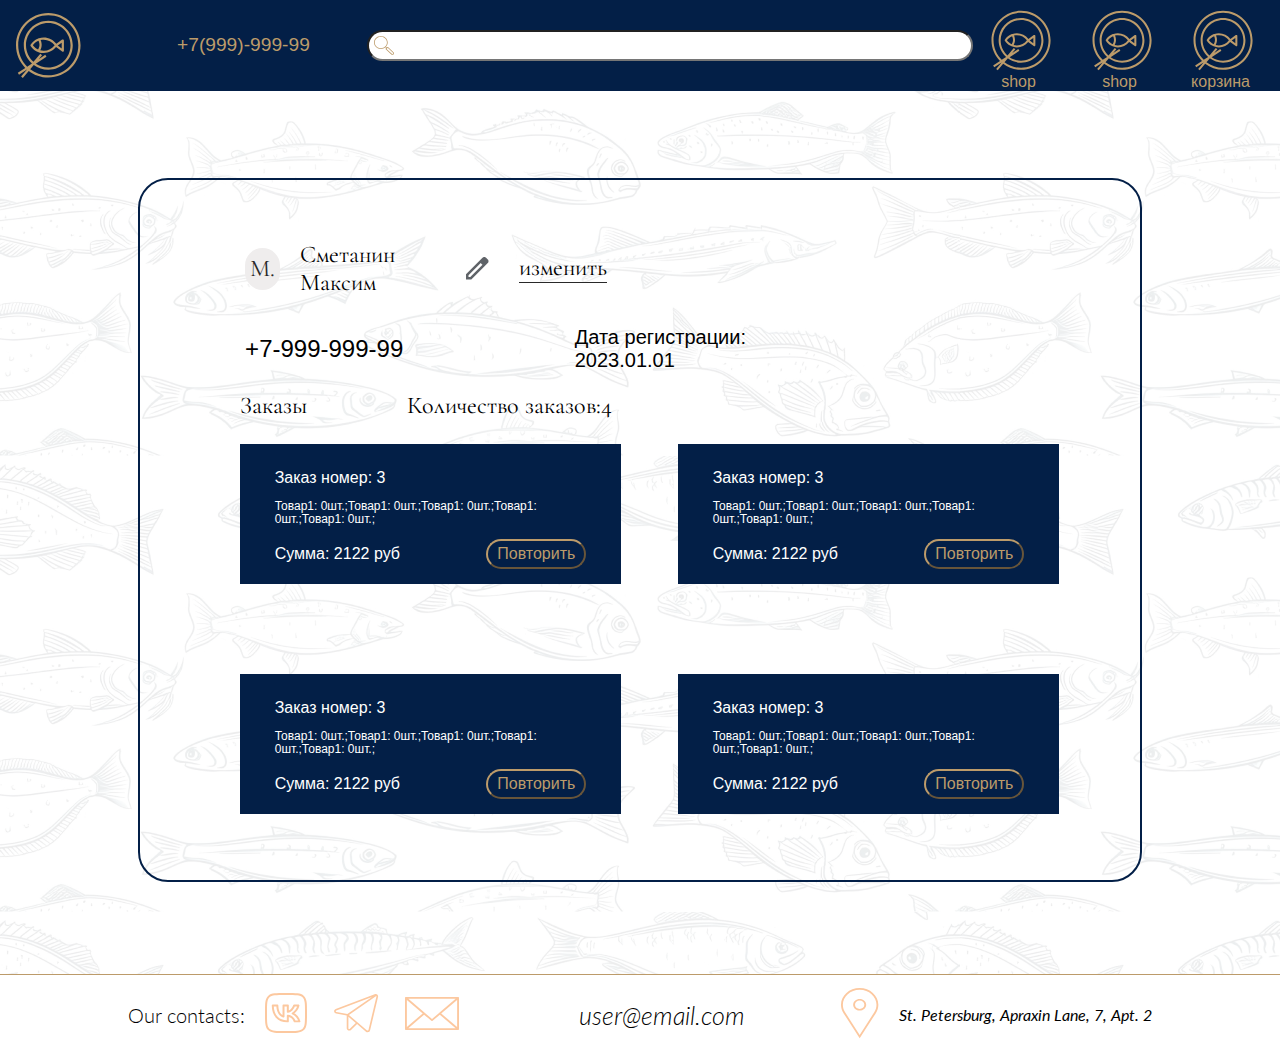
==== commit 45b36866: "певрая страничка основа верстки на мобилку сделано" ====
--- a/basket.html
+++ b/basket.html
@@ -6,7 +6,12 @@
     <meta name="viewport" content="width=device-width, initial-scale=1.0">
     <title>Document</title>
     <link rel="stylesheet" href="css/style.css" type="text/css">
-
+    <link rel="stylesheet" href="css/blocks/basket.css" type="text/css">
+
+    <style>
+        @import url('https://fonts.googleapis.com/css2?family=Lato:ital,wght@0,100;0,300;0,400;0,700;0,900;1,100;1,300;1,400;1,700;1,900&display=swap');
+        @import url('https://fonts.googleapis.com/css2?family=Cormorant+Garamond:ital,wght@0,300;0,400;0,500;0,600;0,700;1,300;1,400;1,500;1,600;1,700&display=swap');
+    </style>
 </head>
 
 <body>
@@ -93,17 +98,18 @@
             <div class="container">
                 <div class="basket__box">
                     <div class="basket__info">
-                        <div class="basket__user">
-                            <div class="basket__user-header">
-                                <div class="basket_user-data">
-                                    <div class="circle__user-name">
-                                        <span>М.</span>
-                                    </div>
-                                    <div class="basket__user-name">
-                                        <span>Сметанин Максим</span>
-                                    </div>
-
-                                </div>
+                        <div class="basket__box-user">
+                            <div class="basket__user">
+                                <div class="basket__user-header">
+                                    <div class="basket_user-data">
+                                        <div class="circle__user-name">
+                                            <span>М.</span>
+                                        </div>
+                                        <div class="basket__user-name">
+                                            <span>Сметанин Максим</span>
+                                        </div>
+
+                                    </div>
                                     <div class="user__update-title">
                                         <svg width="23" height="23" viewBox="0 0 23 23" fill="none"
                                             xmlns="http://www.w3.org/2000/svg">
@@ -117,103 +123,108 @@
                                         </div>
                                     </div>
 
+                                </div>
+                                <div class="basket__user-date">
+                                    <div class="basket__phone"><span>+7-999-999-99</span></div>
+                                    <div class="date-block">
+                                        <span>Дата регистрации: 2023.01.01</span>
+                                    </div>
+                                </div>
+
                             </div>
-                            <div class="basket__user-date">
-                                <div class="basket__phone"><span>+7-999-999-99</span></div>
-                                <div class="date-block">
-                                    <span>Дата регистрации: 2023.01.01</span>
-                                </div>
-                            </div>
-
-                            <div class="basket__user-data">
+                        </div>
+
+                        <div class="basket__true">
+                            <div class="basket_qunatity">
                                 <div class="basket__order-title"><span>Заказы</span></div>
                                 <div class="quantity_orders">
                                     <span>Количество заказов:4</span>
                                 </div>
                             </div>
-                        </div>
-                        <div class="basket_grid">
-                            <div class="basket__item">
-                                <div class="basket__item-box">
-                                    <h3 class="goods__content-title">
-                                        Заказ номер: 3
-                                    </h3>
-                                    <div class="basket__item-info">
-                                        <p>
-                                            Товар1: 0шт.;Товар1: 0шт.;Товар1: 0шт.;Товар1: 0шт.;Товар1: 0шт.;
-                                        </p>
-                                    </div>
-                                    <div class="basket__item-activity">
-                                        <div class="basket__item-price">
-                                            <span>Сумма: 2122 руб</span>
-                                        </div>
-                                        <button class="basket__item-btn good__btn">Повторить</button>
-                                    </div>
-
-                                </div>
-
+                            <div class="basket_grid">
+                                <div class="basket__item">
+                                    <div class="basket__item-box">
+                                        <h3 class="goods__content-title">
+                                            Заказ номер: 3
+                                        </h3>
+                                        <div class="basket__item-info">
+                                            <p>
+                                                Товар1: 0шт.;Товар1: 0шт.;Товар1: 0шт.;Товар1: 0шт.;Товар1: 0шт.;
+                                            </p>
+                                        </div>
+                                        <div class="basket__item-activity">
+                                            <div class="basket__item-price">
+                                                <span>Сумма: 2122 руб</span>
+                                            </div>
+                                            <button class="basket__item-btn good__btn">Повторить</button>
+                                        </div>
+
+                                    </div>
+
+                                </div>
+                                <div class="basket__item">
+                                    <div class="basket__item-box">
+                                        <h3 class="goods__content-title">
+                                            Заказ номер: 3
+                                        </h3>
+                                        <div class="basket__item-info">
+                                            <p>
+                                                Товар1: 0шт.;Товар1: 0шт.;Товар1: 0шт.;Товар1: 0шт.;Товар1: 0шт.;
+                                            </p>
+                                        </div>
+                                        <div class="basket__item-activity">
+                                            <div class="basket__item-price">
+                                                <span>Сумма: 2122 руб</span>
+                                            </div>
+                                            <button class="basket__item-btn good__btn">Повторить</button>
+                                        </div>
+
+                                    </div>
+
+                                </div>
+                                <div class="basket__item">
+                                    <div class="basket__item-box">
+                                        <h3 class="goods__content-title">
+                                            Заказ номер: 3
+                                        </h3>
+                                        <div class="basket__item-info">
+                                            <p>
+                                                Товар1: 0шт.;Товар1: 0шт.;Товар1: 0шт.;Товар1: 0шт.;Товар1: 0шт.;
+                                            </p>
+                                        </div>
+                                        <div class="basket__item-activity">
+                                            <div class="basket__item-price">
+                                                <span>Сумма: 2122 руб</span>
+                                            </div>
+                                            <button class="basket__item-btn good__btn">Повторить</button>
+                                        </div>
+
+                                    </div>
+
+                                </div>
+                                <div class="basket__item">
+                                    <div class="basket__item-box">
+                                        <h3 class="goods__content-title">
+                                            Заказ номер: 3
+                                        </h3>
+                                        <div class="basket__item-info">
+                                            <p>
+                                                Товар1: 0шт.;Товар1: 0шт.;Товар1: 0шт.;Товар1: 0шт.;Товар1: 0шт.;
+                                            </p>
+                                        </div>
+                                        <div class="basket__item-activity">
+                                            <div class="basket__item-price">
+                                                <span>Сумма: 2122 руб</span>
+                                            </div>
+                                            <button class="basket__item-btn good__btn">Повторить</button>
+                                        </div>
+
+                                    </div>
+
+                                </div>
                             </div>
-                            <div class="basket__item">
-                                <div class="basket__item-box">
-                                    <h3 class="goods__content-title">
-                                        Заказ номер: 3
-                                    </h3>
-                                    <div class="basket__item-info">
-                                        <p>
-                                            Товар1: 0шт.;Товар1: 0шт.;Товар1: 0шт.;Товар1: 0шт.;Товар1: 0шт.;
-                                        </p>
-                                    </div>
-                                    <div class="basket__item-activity">
-                                        <div class="basket__item-price">
-                                            <span>Сумма: 2122 руб</span>
-                                        </div>
-                                        <button class="basket__item-btn good__btn">Повторить</button>
-                                    </div>
-
-                                </div>
-
-                            </div>
-                            <div class="basket__item">
-                                <div class="basket__item-box">
-                                    <h3 class="goods__content-title">
-                                        Заказ номер: 3
-                                    </h3>
-                                    <div class="basket__item-info">
-                                        <p>
-                                            Товар1: 0шт.;Товар1: 0шт.;Товар1: 0шт.;Товар1: 0шт.;Товар1: 0шт.;
-                                        </p>
-                                    </div>
-                                    <div class="basket__item-activity">
-                                        <div class="basket__item-price">
-                                            <span>Сумма: 2122 руб</span>
-                                        </div>
-                                        <button class="basket__item-btn good__btn">Повторить</button>
-                                    </div>
-
-                                </div>
-
-                            </div><div class="basket__item">
-                                <div class="basket__item-box">
-                                    <h3 class="goods__content-title">
-                                        Заказ номер: 3
-                                    </h3>
-                                    <div class="basket__item-info">
-                                        <p>
-                                            Товар1: 0шт.;Товар1: 0шт.;Товар1: 0шт.;Товар1: 0шт.;Товар1: 0шт.;
-                                        </p>
-                                    </div>
-                                    <div class="basket__item-activity">
-                                        <div class="basket__item-price">
-                                            <span>Сумма: 2122 руб</span>
-                                        </div>
-                                        <button class="basket__item-btn good__btn">Повторить</button>
-                                    </div>
-
-                                </div>
-
-                            </div>
-                        </div>
-
+
+                        </div>
 
                     </div>
                 </div>
--- a/css/style.css
+++ b/css/style.css
@@ -12,7 +12,8 @@
 @import url('blocks/newseller.css');
 @import url('blocks/about.css');
 @import url('blocks/modal.css');
-@import url('blocks/basket.css');
+/* @import url('blocks/basket.css'); */
+@import url('blocks/good_about.css');
 
 
 
--- a/css/blocks/basket.css
+++ b/css/blocks/basket.css
@@ -0,0 +1,270 @@
+.basket__box {
+    height: 33.865vw;
+
+}
+
+.basket {
+    padding-top: 9.7vh;
+}
+
+.basket>.container {
+    display: flex;
+    justify-content: center;
+    align-items: center;
+    /* height: 1000px; */
+}
+
+.basket__box {
+    width: 57.292vw;
+    /* width: ; */
+    border: 2px solid #031F47;
+    border-radius: 30px;
+    display: flex;
+    /* gap: 34px; */
+    justify-content: center;
+    align-items: center ;
+    /* justify-content: center; */
+}
+
+.basket__info{
+    display: flex;
+    flex-direction: column;
+    gap: 20px;
+}
+
+.basket__user{
+    display: flex;
+    flex-direction: column;
+    gap: 30px;
+    width: 43.979vw;
+}
+
+.basket__user-header{
+    display: flex;
+    justify-content: space-between;
+    gap: 20px;
+    width:28.281vw;
+    font-family: 'Cormorant Garamond';
+    font-size: 1.5em;
+    align-items: center;
+
+}
+
+.basket_user-data{
+    display: flex;
+    justify-content: space-between;
+    gap: 20px;
+    align-items: center;
+}
+
+.basket__info{
+    margin-right: 0.5vw;
+    margin-left: 0.5vw;
+}
+
+.circle__user-name{
+    height: 42px;
+    width: 42px;
+    border-radius: 100px;
+    display: flex;
+    justify-content: center;
+    align-items: center;
+    background-color: #EFEDED;
+    color: rgba(41, 41, 41, 1);
+}
+
+.user__update-title{
+    display: flex;
+    align-items: center;
+    gap: 30px;
+}
+
+.basket__change{
+    border-bottom: 1px solid rgba(41, 41, 41, 1);
+}
+
+.basket__user-date{
+    font-size: 20px;
+
+    display: flex;
+    /* gap: 300px; */
+    align-items: center;
+    justify-content: space-between;
+
+}
+
+.basket__phone{
+    font-size: 24px;
+}
+
+.date-block{
+    width: 18.229vw;
+}
+
+.basket__user-data{
+    font-size: 30px;
+    display: flex;
+    align-items:center;
+    justify-content: space-between;
+    font-family: 'Cormorant Garamond';
+}
+
+.quantity_orders{
+    width: 18.229vw;
+    /* padding-right: 2.083vw; */
+}
+
+
+.basket_grid{
+    width: 44.063vw;
+}
+
+.basket__item{
+    background-color: #031F47;
+    /* width: calc((381 / 1920) * 100vw); */
+    /* height: calc((146 / 1080) * 100vh); */
+    /* width: 19.844vw; */
+    /* height: 14.6vh; */
+
+     /* width: 381px; */
+     /* height: 146px; */
+        /* width: clamp(200px, 20vw, 324px);  */
+        /* aspect-ratio: 324 / 104;  */
+        /* b    ackground: #ddd; */
+    display: flex;
+    justify-content:center;
+    align-items: center;
+    color: #ffff;
+    height: 140px;
+    
+}
+
+.goods__content-title{
+    margin: 0 auto;
+    padding-top: 10px;
+    font-size: 1.2em;
+
+}
+
+.basket__item-box{
+    width: 328px;
+    height: 104px;
+}
+
+.basket__item-info{
+    font-size: 12px;
+}
+.basket__item-btn {
+    width: 120px;
+    height: 34px;
+}
+
+.basket__item-activity{
+    display: flex;
+    justify-content: space-between;
+    align-items: center;
+}
+
+.basket_qunatity{
+    width: 400px;
+    padding-bottom: 1em;
+    font-size: 24px;
+    font-family: 'Cormorant Garamond';
+    display: flex;
+    justify-content: space-between;
+}
+
+.basket__box-user{
+    width: 80%;
+}
+
+.basket_grid {
+    /* justify-content: center; */
+    display: grid;
+    grid-template-columns: repeat(2, 381px);
+    grid-template-rows: repeat(2, 146px);
+    grid-column-gap: 57px;
+    grid-row-gap: 84px
+
+    
+}
+
+/* @media (min-width: 1200px) {
+    .basket__item {
+      width: 381px;
+      height: 146px;
+    }
+  } */
+  /* @media (max-width: 1200px) {
+    .basket__item {
+      width: 19vw;
+      height: 13vh;
+ } */
+
+ /* @media (min-width: 1920px) {
+    .card {
+      width: calc(381 * 0.75);
+      height: calc(146*0.75);
+    }
+  } */
+  
+  /* Для более маленьких экранов с адаптивными размерами */
+  /* @media (max-width: 1920px) {
+    .card {
+      width: calc(381 / 1920 * 100vw);
+      height: calc(146 / 1080 * 100vh);
+    }
+  }
+  
+  */
+
+
+  @media screen and (max-width: 1600px) {
+        .basket__item{
+            width:(calc 328px * 0.95);
+            height: 140px;
+        }   
+
+        .basket__item-box {
+            width: calc(328px * 0.95); /* Уменьшение размера до 95% */
+            height: calc(104px * 0.95);
+        }
+    
+        .basket__item-btn {
+            width: 100px; /* Уменьшение размера до 95% */
+            height: 30px;
+        }
+
+        .goods__content-title{
+            margin: 0 auto;
+            padding-top: 5px;
+            font-size: 1em;
+        
+        }
+
+        .basket__box{
+            width: 1000px;
+            height: 700px;
+            align-items:center
+        }
+
+        .basket__info{
+            width: 1000px   ;
+            align-items:center
+
+        }
+        .basket_grid{
+            width:800px;;
+        }
+
+        .footer__contacts{
+            font-size: 20px;
+        }
+
+        .footer{
+            width: 100vw;
+        }
+        
+        
+        
+  } 